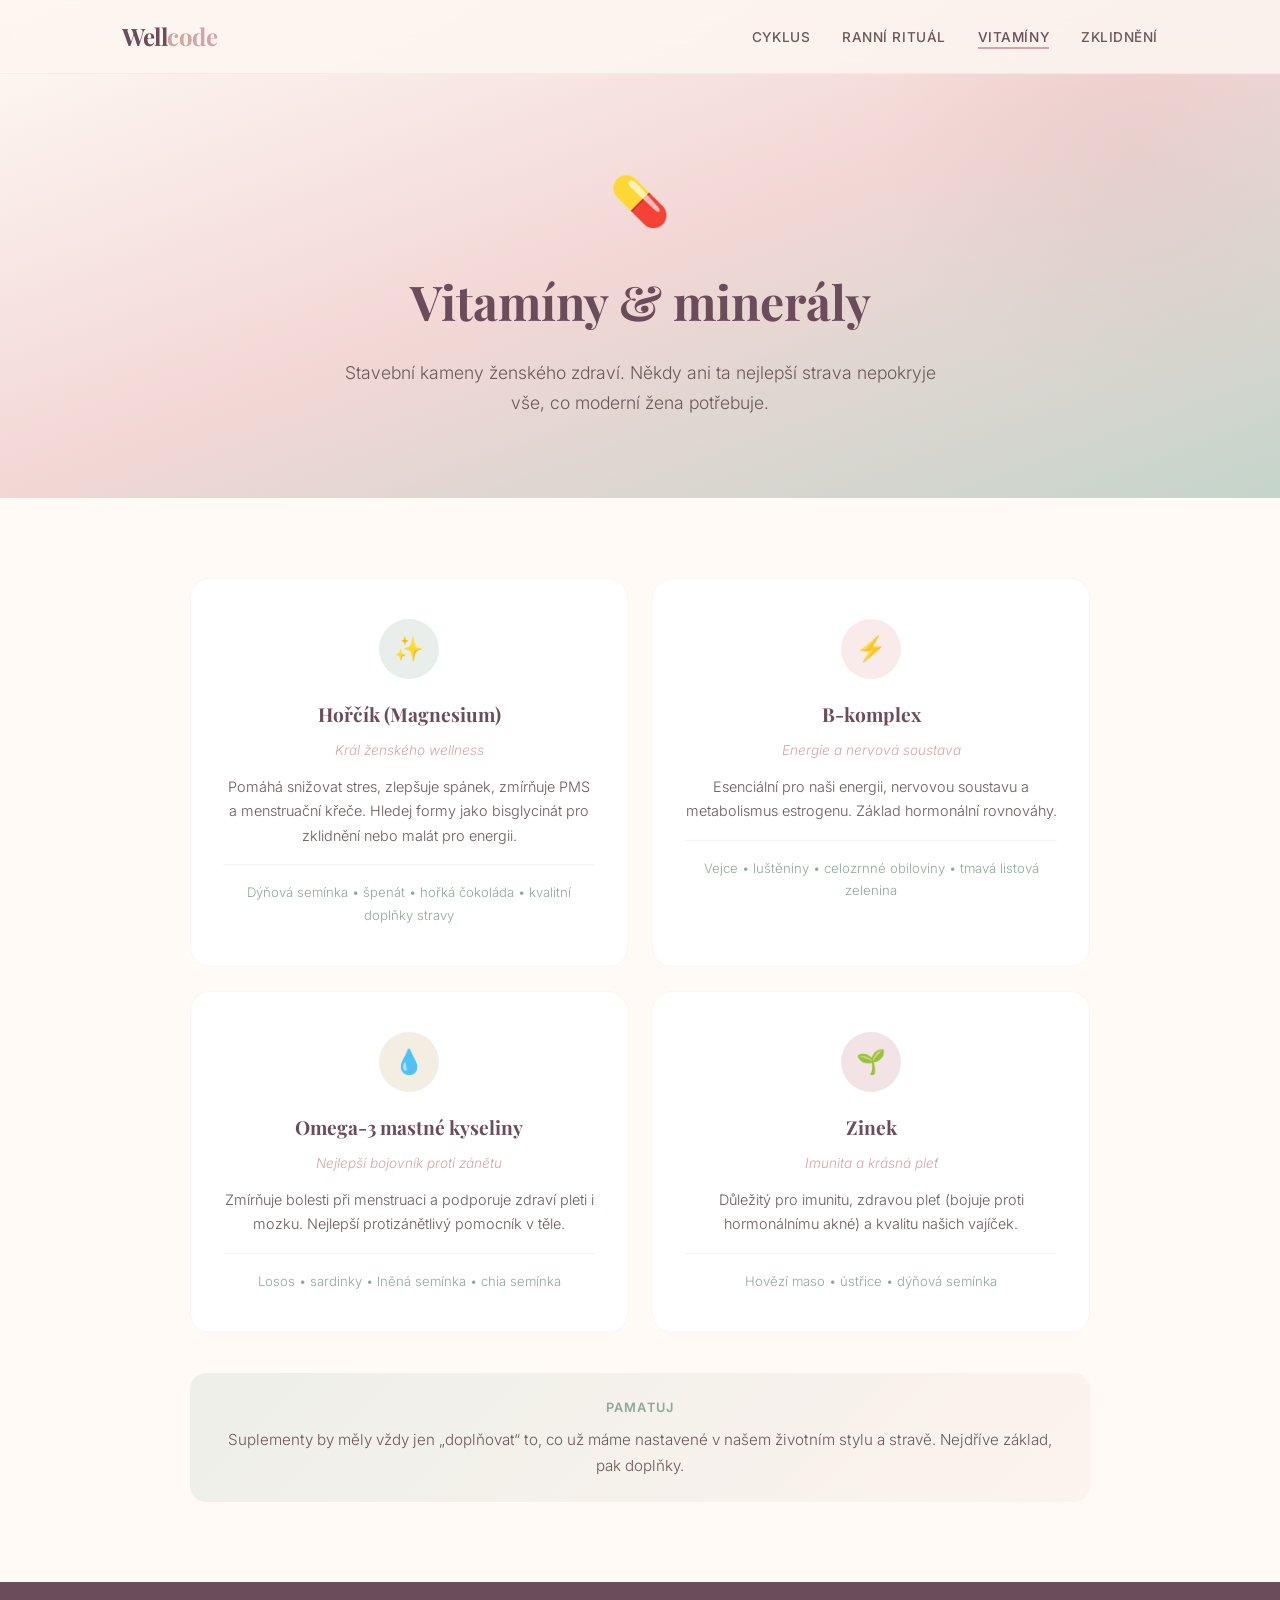
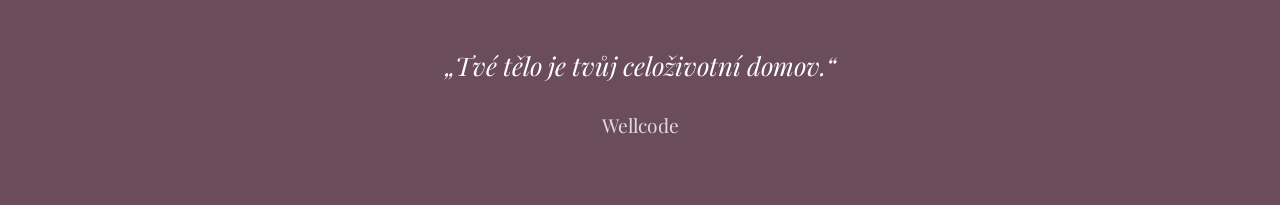
==== vitaminy.html @ 88a1eb7a "První verze webu od Clauda" ====
<!DOCTYPE html>
<html lang="cs">
<head>
    <meta charset="UTF-8">
    <meta name="viewport" content="width=device-width, initial-scale=1.0">
    <title>Vitamíny &amp; minerály | Wellcode</title>
    <link rel="preconnect" href="https://fonts.googleapis.com">
    <link rel="preconnect" href="https://fonts.gstatic.com" crossorigin>
    <link href="https://fonts.googleapis.com/css2?family=Playfair+Display:ital,wght@0,400;0,600;0,700;1,400&family=Inter:wght@300;400;500;600&display=swap" rel="stylesheet">
    <link rel="stylesheet" href="style.css">
</head>
<body>

<nav id="navbar">
    <div class="nav-inner">
        <a href="index.html" class="logo">Well<span>code</span></a>
        <ul class="nav-links" id="navLinks">
            <li><a href="cyklus.html">Cyklus</a></li>
            <li><a href="rano.html">Ranní rituál</a></li>
            <li><a href="vitaminy.html" class="active">Vitamíny</a></li>
            <li><a href="zklidneni.html">Zklidnění</a></li>
        </ul>
        <button class="hamburger" id="hamburger" aria-label="Menu">
            <span></span><span></span><span></span>
        </button>
    </div>
</nav>

<header class="page-hero">
    <span class="section-icon">&#128138;</span>
    <h1>Vitamíny &amp; minerály</h1>
    <p>Stavební kameny ženského zdraví. Někdy ani ta nejlepší strava nepokryje vše, co moderní žena potřebuje.</p>
</header>

<section class="content-section">
    <div class="container">
        <div class="vitamins-grid">
            <div class="vitamin-card fade-in">
                <div class="vitamin-icon">&#10024;</div>
                <h3>Hořčík (Magnesium)</h3>
                <p class="vitamin-benefit">Král ženského wellness</p>
                <p>Pomáhá snižovat stres, zlepšuje spánek, zmírňuje PMS a menstruační křeče. Hledej formy jako bisglycinát pro zklidnění nebo malát pro energii.</p>
                <div class="sources">Dýňová semínka &bull; špenát &bull; hořká čokoláda &bull; kvalitní doplňky stravy</div>
            </div>

            <div class="vitamin-card fade-in">
                <div class="vitamin-icon">&#9889;</div>
                <h3>B-komplex</h3>
                <p class="vitamin-benefit">Energie a nervová soustava</p>
                <p>Esenciální pro naši energii, nervovou soustavu a metabolismus estrogenu. Základ hormonální rovnováhy.</p>
                <div class="sources">Vejce &bull; luštěniny &bull; celozrnné obiloviny &bull; tmavá listová zelenina</div>
            </div>

            <div class="vitamin-card fade-in">
                <div class="vitamin-icon">&#128167;</div>
                <h3>Omega-3 mastné kyseliny</h3>
                <p class="vitamin-benefit">Nejlepší bojovník proti zánětu</p>
                <p>Zmírňuje bolesti při menstruaci a podporuje zdraví pleti i mozku. Nejlepší protizánětlivý pomocník v těle.</p>
                <div class="sources">Losos &bull; sardinky &bull; lněná semínka &bull; chia semínka</div>
            </div>

            <div class="vitamin-card fade-in">
                <div class="vitamin-icon">&#127793;</div>
                <h3>Zinek</h3>
                <p class="vitamin-benefit">Imunita a krásná pleť</p>
                <p>Důležitý pro imunitu, zdravou pleť (bojuje proti hormonálnímu akné) a kvalitu našich vajíček.</p>
                <div class="sources">Hovězí maso &bull; ústřice &bull; dýňová semínka</div>
            </div>
        </div>

        <div class="supplement-note fade-in">
            <span class="note-label">Pamatuj</span>
            <p>Suplementy by měly vždy jen &bdquo;doplňovat&ldquo; to, co už máme nastavené v našem životním stylu a stravě. Nejdříve základ, pak doplňky.</p>
        </div>
    </div>
</section>

<footer>
    <p class="footer-quote">&bdquo;Tvé tělo je tvůj celoživotní domov.&ldquo;</p>
    <p class="footer-brand">Wellcode</p>
</footer>

<script>
    const navbar = document.getElementById('navbar');
    window.addEventListener('scroll', () => navbar.classList.toggle('scrolled', window.scrollY > 50));
    const hamburger = document.getElementById('hamburger');
    const navLinks = document.getElementById('navLinks');
    hamburger.addEventListener('click', () => navLinks.classList.toggle('open'));
    navLinks.querySelectorAll('a').forEach(l => l.addEventListener('click', () => navLinks.classList.remove('open')));
    const observer = new IntersectionObserver(entries => {
        entries.forEach(e => { if (e.isIntersecting) e.target.classList.add('visible'); });
    }, { threshold: 0.1 });
    document.querySelectorAll('.fade-in').forEach(el => observer.observe(el));
</script>

</body>
</html>
---- style.css ----
:root {
    --blush: #F2D7D5;
    --rose: #D4A5A5;
    --deep-rose: #9B6B6B;
    --plum: #6B4C5A;
    --cream: #FDF6F0;
    --warm-white: #FFFAF5;
    --soft-sage: #C5D5CB;
    --sage: #8FA998;
    --gold: #C9A96E;
    --text: #3D2C2C;
    --text-light: #6B5858;
}

* {
    margin: 0;
    padding: 0;
    box-sizing: border-box;
}

html {
    scroll-behavior: smooth;
}

body {
    font-family: 'Inter', sans-serif;
    color: var(--text);
    background-color: var(--warm-white);
    line-height: 1.7;
    font-weight: 300;
}

/* ---- NAV ---- */
nav {
    position: fixed;
    top: 0;
    left: 0;
    right: 0;
    z-index: 100;
    background: rgba(253, 246, 240, 0.85);
    backdrop-filter: blur(20px);
    -webkit-backdrop-filter: blur(20px);
    border-bottom: 1px solid rgba(212, 165, 165, 0.15);
    transition: box-shadow 0.3s;
}

nav.scrolled {
    box-shadow: 0 2px 30px rgba(107, 76, 90, 0.08);
}

.nav-inner {
    max-width: 1100px;
    margin: 0 auto;
    padding: 1rem 2rem;
    display: flex;
    justify-content: space-between;
    align-items: center;
}

.logo {
    font-family: 'Playfair Display', serif;
    font-size: 1.5rem;
    font-weight: 700;
    color: var(--plum);
    text-decoration: none;
    letter-spacing: -0.02em;
}

.logo span {
    color: var(--rose);
}

.nav-links {
    display: flex;
    gap: 2rem;
    list-style: none;
}

.nav-links a {
    text-decoration: none;
    color: var(--text-light);
    font-size: 0.85rem;
    font-weight: 500;
    letter-spacing: 0.04em;
    text-transform: uppercase;
    transition: color 0.3s;
    position: relative;
}

.nav-links a::after {
    content: '';
    position: absolute;
    bottom: -4px;
    left: 0;
    width: 0;
    height: 2px;
    background: var(--rose);
    transition: width 0.3s;
}

.nav-links a:hover {
    color: var(--plum);
}

.nav-links a:hover::after {
    width: 100%;
}

.nav-links a.active {
    color: var(--plum);
}

.nav-links a.active::after {
    width: 100%;
}

.hamburger {
    display: none;
    flex-direction: column;
    gap: 5px;
    cursor: pointer;
    background: none;
    border: none;
    padding: 4px;
}

.hamburger span {
    display: block;
    width: 24px;
    height: 2px;
    background: var(--plum);
    transition: 0.3s;
}

/* ---- COMMON ---- */
.container {
    max-width: 900px;
    margin: 0 auto;
}

.section-header {
    text-align: center;
    margin-bottom: 4rem;
}

.section-icon {
    font-size: 2.5rem;
    margin-bottom: 1rem;
    display: block;
}

.section-header h2 {
    font-family: 'Playfair Display', serif;
    font-size: clamp(1.8rem, 3.5vw, 2.5rem);
    color: var(--plum);
    margin-bottom: 1rem;
}

.section-header p {
    color: var(--text-light);
    max-width: 600px;
    margin: 0 auto;
    font-size: 1.05rem;
}

/* ---- PAGE HERO (subpages) ---- */
.page-hero {
    padding: 10rem 2rem 5rem;
    text-align: center;
    background: linear-gradient(160deg, var(--warm-white) 0%, var(--blush) 50%, var(--soft-sage) 100%);
    position: relative;
    overflow: hidden;
}

.page-hero::before {
    content: '';
    position: absolute;
    width: 500px;
    height: 500px;
    border-radius: 50%;
    background: radial-gradient(circle, rgba(212, 165, 165, 0.15) 0%, transparent 70%);
    top: -100px;
    right: -100px;
}

.page-hero .section-icon {
    font-size: 3rem;
    margin-bottom: 1.2rem;
}

.page-hero h1 {
    font-family: 'Playfair Display', serif;
    font-size: clamp(2rem, 4vw, 3rem);
    color: var(--plum);
    margin-bottom: 1rem;
}

.page-hero p {
    color: var(--text-light);
    font-size: 1.1rem;
    max-width: 600px;
    margin: 0 auto;
}

/* ---- CONTENT SECTION ---- */
.content-section {
    padding: 5rem 2rem;
}

.content-section.alt {
    background: var(--cream);
}

/* ---- PHASE CARDS ---- */
.phases-grid {
    display: grid;
    grid-template-columns: repeat(2, 1fr);
    gap: 1.5rem;
}

.phase-card {
    background: white;
    border-radius: 20px;
    padding: 2.5rem 2rem;
    transition: transform 0.3s, box-shadow 0.3s;
    border: 1px solid rgba(212, 165, 165, 0.1);
}

.phase-card:hover {
    transform: translateY(-4px);
    box-shadow: 0 20px 50px rgba(107, 76, 90, 0.08);
}

.phase-card.winter { border-top: 4px solid #B8C9D9; }
.phase-card.spring { border-top: 4px solid #B8D9C5; }
.phase-card.summer { border-top: 4px solid #D9C9A5; }
.phase-card.autumn { border-top: 4px solid #D9B8A5; }

.phase-emoji {
    font-size: 2rem;
    margin-bottom: 0.8rem;
    display: block;
}

.phase-card h3 {
    font-family: 'Playfair Display', serif;
    font-size: 1.3rem;
    color: var(--plum);
    margin-bottom: 0.3rem;
}

.phase-card .phase-subtitle {
    font-size: 0.85rem;
    color: var(--rose);
    font-style: italic;
    margin-bottom: 1.2rem;
}

.phase-detail {
    margin-bottom: 0.8rem;
}

.phase-detail strong {
    font-weight: 600;
    color: var(--plum);
    font-size: 0.8rem;
    text-transform: uppercase;
    letter-spacing: 0.05em;
}

.phase-detail p {
    font-size: 0.92rem;
    color: var(--text-light);
    margin-top: 0.2rem;
}

/* ---- TIP BOX ---- */
.tip-box {
    background: linear-gradient(135deg, rgba(242, 215, 213, 0.3), rgba(197, 213, 203, 0.3));
    border-radius: 16px;
    padding: 1.5rem 2rem;
    margin-top: 2.5rem;
    text-align: center;
}

.tip-box .tip-label {
    font-weight: 600;
    color: var(--plum);
    font-size: 0.8rem;
    letter-spacing: 0.1em;
    text-transform: uppercase;
    display: block;
    margin-bottom: 0.5rem;
}

.tip-box p {
    color: var(--text-light);
    font-size: 0.95rem;
}

/* ---- ROUTINE STEPS ---- */
.routine-steps {
    display: flex;
    flex-direction: column;
    gap: 2rem;
}

.routine-step {
    display: flex;
    gap: 2rem;
    align-items: flex-start;
    background: white;
    border-radius: 20px;
    padding: 2.5rem;
    border: 1px solid rgba(212, 165, 165, 0.1);
    transition: transform 0.3s, box-shadow 0.3s;
}

.routine-step:hover {
    transform: translateX(4px);
    box-shadow: 0 10px 40px rgba(107, 76, 90, 0.06);
}

.step-number {
    flex-shrink: 0;
    width: 50px;
    height: 50px;
    background: linear-gradient(135deg, var(--blush), var(--soft-sage));
    border-radius: 50%;
    display: flex;
    align-items: center;
    justify-content: center;
    font-family: 'Playfair Display', serif;
    font-size: 1.3rem;
    font-weight: 700;
    color: var(--plum);
}

.step-content h3 {
    font-family: 'Playfair Display', serif;
    font-size: 1.2rem;
    color: var(--plum);
    margin-bottom: 0.5rem;
}

.step-content p {
    color: var(--text-light);
    font-size: 0.95rem;
}

/* ---- VITAMIN CARDS ---- */
.vitamins-grid {
    display: grid;
    grid-template-columns: repeat(2, 1fr);
    gap: 1.5rem;
}

.vitamin-card {
    background: white;
    border-radius: 20px;
    padding: 2.5rem 2rem;
    text-align: center;
    transition: transform 0.3s, box-shadow 0.3s;
    border: 1px solid rgba(212, 165, 165, 0.1);
}

.vitamin-card:hover {
    transform: translateY(-4px);
    box-shadow: 0 20px 50px rgba(107, 76, 90, 0.08);
}

.vitamin-icon {
    width: 60px;
    height: 60px;
    margin: 0 auto 1.2rem;
    border-radius: 50%;
    display: flex;
    align-items: center;
    justify-content: center;
    font-size: 1.5rem;
}

.vitamin-card:nth-child(1) .vitamin-icon { background: rgba(197, 213, 203, 0.4); }
.vitamin-card:nth-child(2) .vitamin-icon { background: rgba(242, 215, 213, 0.5); }
.vitamin-card:nth-child(3) .vitamin-icon { background: rgba(201, 169, 110, 0.2); }
.vitamin-card:nth-child(4) .vitamin-icon { background: rgba(212, 165, 165, 0.3); }

.vitamin-card h3 {
    font-family: 'Playfair Display', serif;
    font-size: 1.2rem;
    color: var(--plum);
    margin-bottom: 0.5rem;
}

.vitamin-card .vitamin-benefit {
    font-size: 0.85rem;
    color: var(--rose);
    font-style: italic;
    margin-bottom: 0.8rem;
}

.vitamin-card p {
    font-size: 0.9rem;
    color: var(--text-light);
}

.vitamin-card .sources {
    margin-top: 1rem;
    padding-top: 1rem;
    border-top: 1px solid rgba(212, 165, 165, 0.15);
    font-size: 0.82rem;
    color: var(--sage);
}

.supplement-note {
    background: linear-gradient(135deg, rgba(197, 213, 203, 0.3), rgba(242, 215, 213, 0.2));
    border-radius: 16px;
    padding: 1.5rem 2rem;
    margin-top: 2.5rem;
    text-align: center;
}

.supplement-note .note-label {
    font-weight: 600;
    color: var(--sage);
    font-size: 0.8rem;
    letter-spacing: 0.1em;
    text-transform: uppercase;
    display: block;
    margin-bottom: 0.5rem;
}

.supplement-note p {
    color: var(--text-light);
    font-size: 0.95rem;
}

/* ---- TECHNIQUE CARDS ---- */
.techniques {
    display: flex;
    flex-direction: column;
    gap: 1.5rem;
}

.technique-card {
    background: white;
    border-radius: 20px;
    padding: 2.5rem;
    display: flex;
    gap: 2rem;
    align-items: flex-start;
    border: 1px solid rgba(212, 165, 165, 0.1);
    transition: transform 0.3s, box-shadow 0.3s;
}

.technique-card:hover {
    transform: translateY(-3px);
    box-shadow: 0 15px 40px rgba(107, 76, 90, 0.06);
}

.technique-icon {
    flex-shrink: 0;
    width: 55px;
    height: 55px;
    border-radius: 16px;
    display: flex;
    align-items: center;
    justify-content: center;
    font-size: 1.5rem;
}

.technique-card:nth-child(1) .technique-icon { background: rgba(242, 215, 213, 0.4); }
.technique-card:nth-child(2) .technique-icon { background: rgba(197, 213, 203, 0.4); }
.technique-card:nth-child(3) .technique-icon { background: rgba(201, 169, 110, 0.2); }

.technique-content h3 {
    font-family: 'Playfair Display', serif;
    font-size: 1.2rem;
    color: var(--plum);
    margin-bottom: 0.5rem;
}

.technique-content p {
    font-size: 0.95rem;
    color: var(--text-light);
}

.technique-content .how-to {
    margin-top: 0.8rem;
    padding: 0.8rem 1rem;
    background: var(--cream);
    border-radius: 10px;
    font-size: 0.88rem;
    font-style: italic;
    color: var(--deep-rose);
}

/* ---- FOOTER ---- */
footer {
    background: var(--plum);
    color: rgba(255, 255, 255, 0.7);
    text-align: center;
    padding: 4rem 2rem;
}

.footer-quote {
    font-family: 'Playfair Display', serif;
    font-size: clamp(1.2rem, 2.5vw, 1.6rem);
    color: white;
    max-width: 650px;
    margin: 0 auto 1.5rem;
    font-style: italic;
    line-height: 1.5;
}

.footer-sub {
    font-size: 0.85rem;
    margin-bottom: 2rem;
}

.footer-brand {
    font-family: 'Playfair Display', serif;
    font-size: 1.2rem;
    color: white;
    opacity: 0.8;
}

/* ---- ANIMATIONS ---- */
.fade-in {
    opacity: 0;
    transform: translateY(30px);
    transition: opacity 0.8s ease, transform 0.8s ease;
}

.fade-in.visible {
    opacity: 1;
    transform: translateY(0);
}

/* ---- RESPONSIVE ---- */
@media (max-width: 768px) {
    .nav-links {
        display: none;
        position: absolute;
        top: 100%;
        left: 0;
        right: 0;
        background: rgba(253, 246, 240, 0.98);
        flex-direction: column;
        padding: 1.5rem 2rem;
        gap: 1rem;
        border-bottom: 1px solid rgba(212, 165, 165, 0.15);
    }

    .nav-links.open {
        display: flex;
    }

    .hamburger {
        display: flex;
    }

    .phases-grid,
    .vitamins-grid {
        grid-template-columns: 1fr;
    }

    .routine-step,
    .technique-card {
        flex-direction: column;
        gap: 1rem;
    }

    .page-hero {
        padding: 8rem 1.5rem 3rem;
    }

    .content-section {
        padding: 3rem 1.5rem;
    }

    .topics-grid {
        grid-template-columns: 1fr;
    }
}
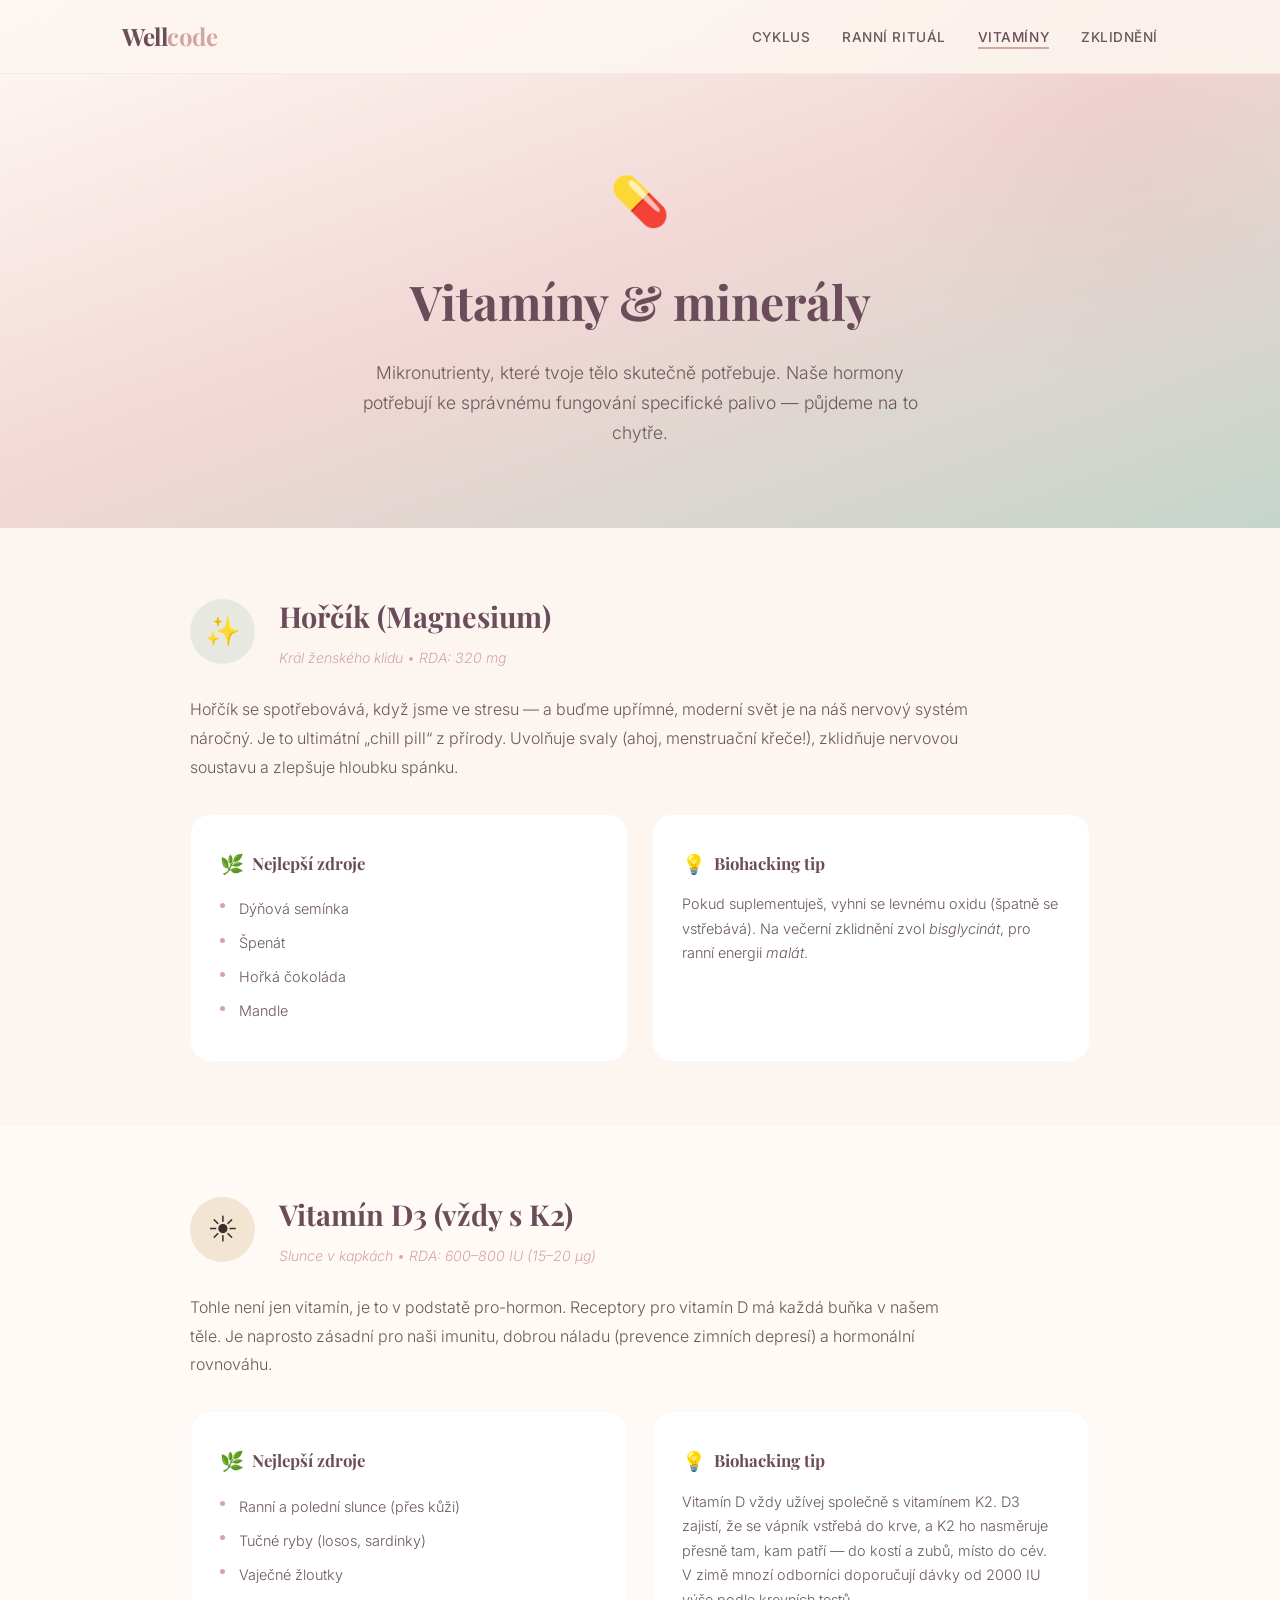
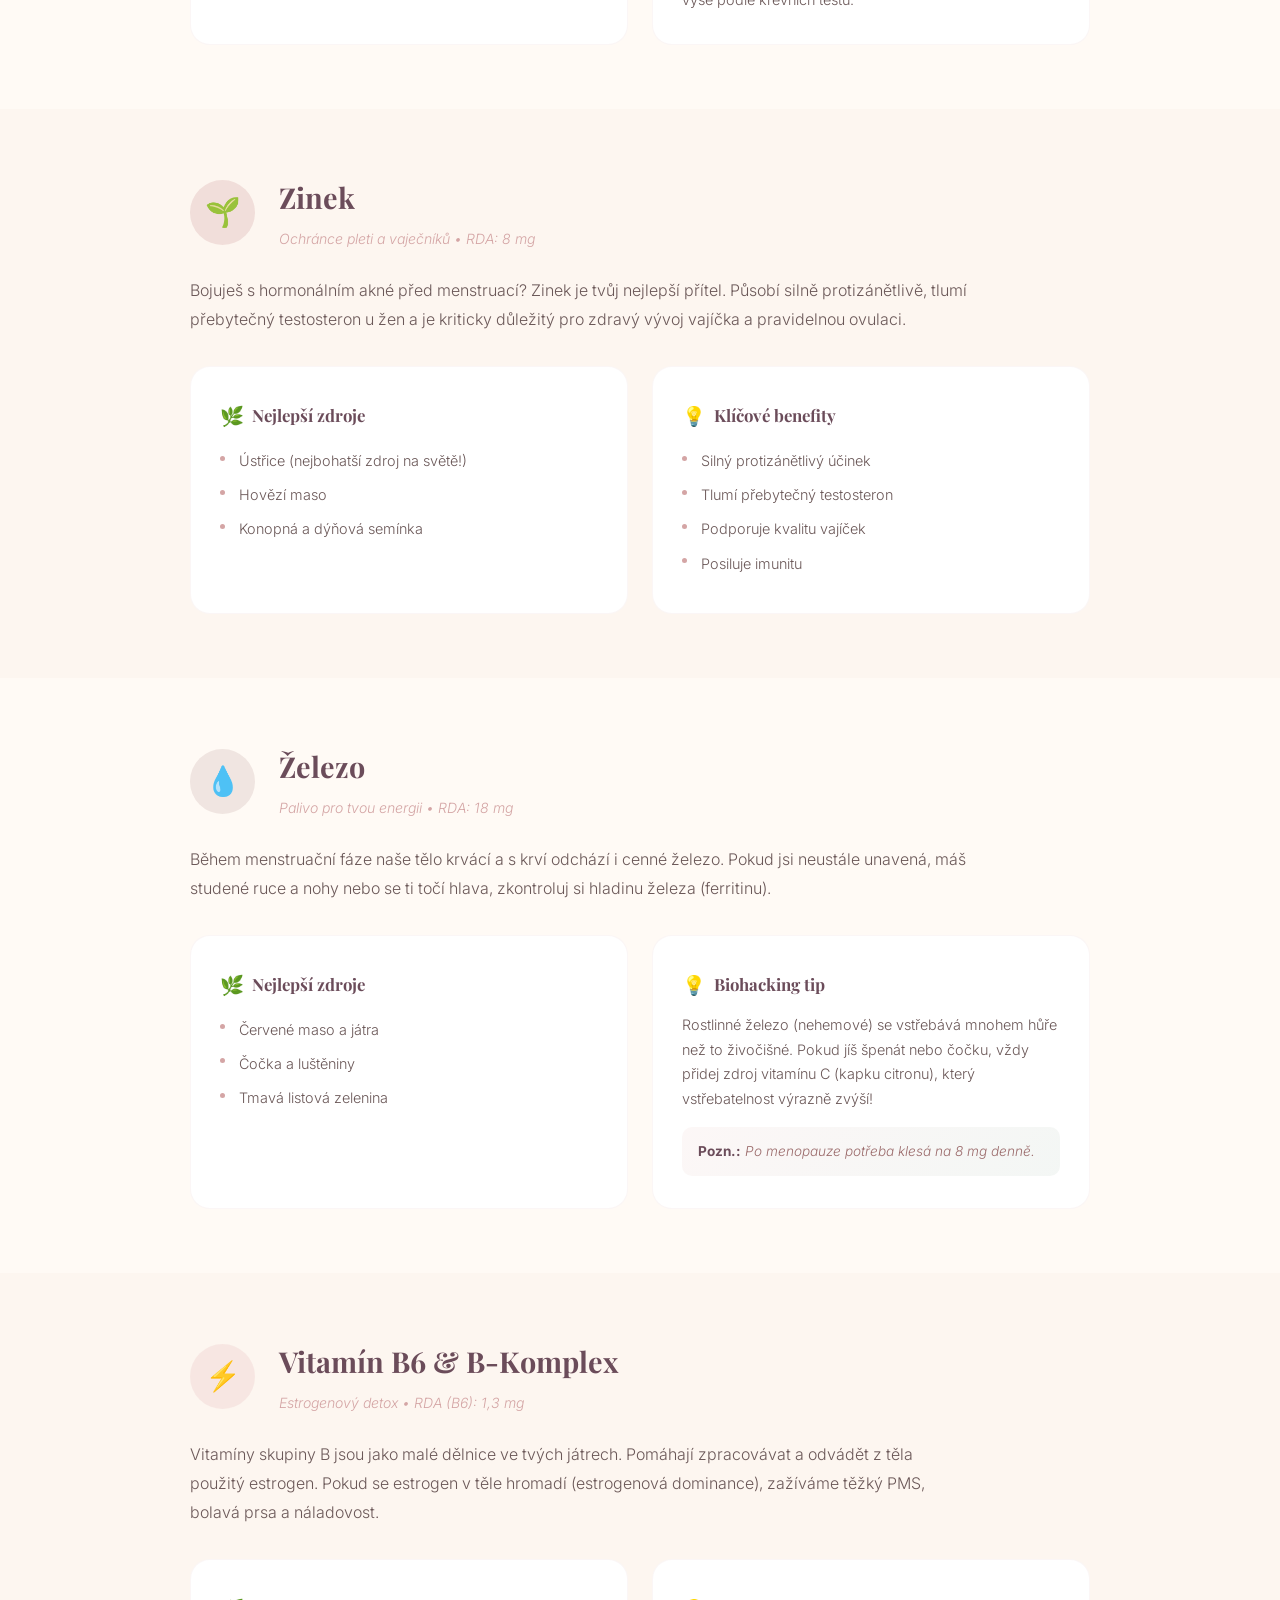
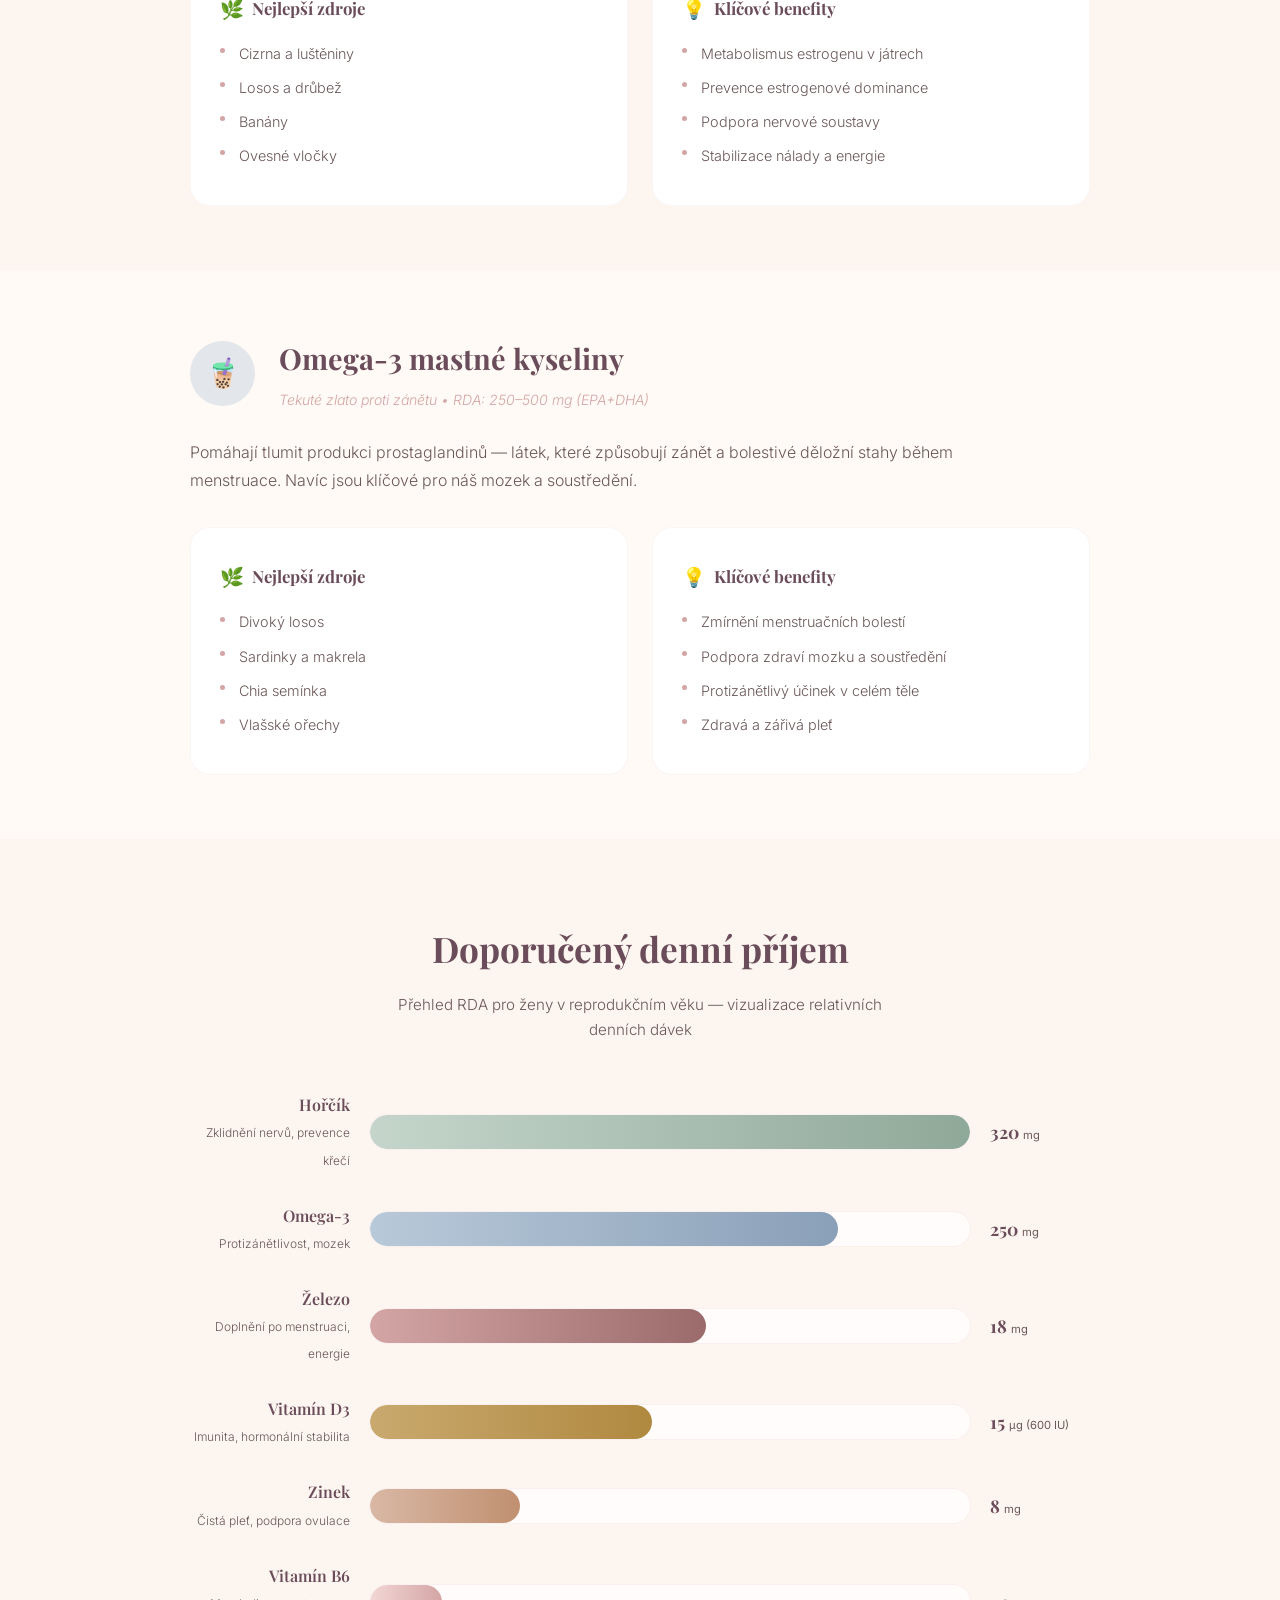
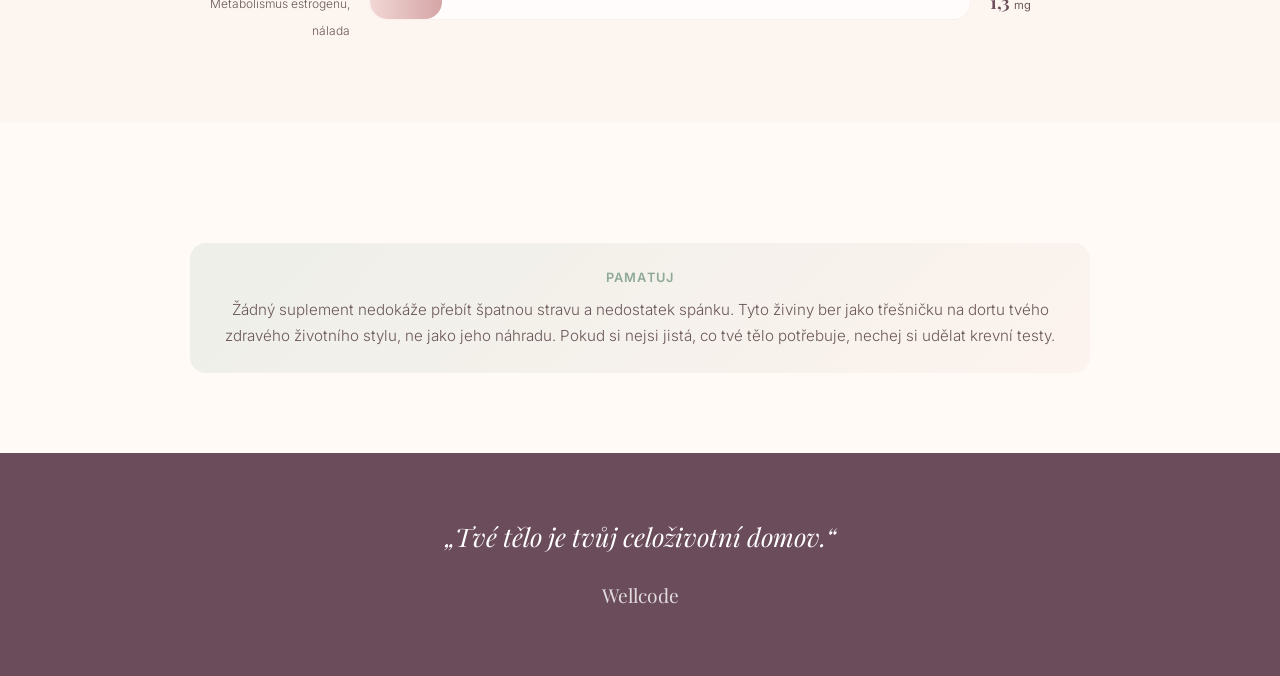
==== commit ce71ae1b: "„vitaminy“" ====
--- a/vitaminy.html
+++ b/vitaminy.html
@@ -8,6 +8,299 @@
     <link rel="preconnect" href="https://fonts.gstatic.com" crossorigin>
     <link href="https://fonts.googleapis.com/css2?family=Playfair+Display:ital,wght@0,400;0,600;0,700;1,400&family=Inter:wght@300;400;500;600&display=swap" rel="stylesheet">
     <link rel="stylesheet" href="style.css">
+    <style>
+        /* ---- NUTRIENT DETAIL CARDS ---- */
+        .nutrient-section {
+            padding: 4rem 2rem;
+        }
+
+        .nutrient-section:nth-child(odd) {
+            background: var(--cream);
+        }
+
+        .nutrient-section:nth-child(even) {
+            background: var(--warm-white);
+        }
+
+        .nutrient-container {
+            max-width: 900px;
+            margin: 0 auto;
+        }
+
+        .nutrient-header {
+            display: flex;
+            align-items: center;
+            gap: 1.5rem;
+            margin-bottom: 1.5rem;
+        }
+
+        .nutrient-header-icon {
+            flex-shrink: 0;
+            width: 65px;
+            height: 65px;
+            border-radius: 50%;
+            display: flex;
+            align-items: center;
+            justify-content: center;
+            font-size: 1.8rem;
+        }
+
+        .nutrient-header-icon.mag { background: rgba(197, 213, 203, 0.4); }
+        .nutrient-header-icon.d3 { background: rgba(201, 169, 110, 0.25); }
+        .nutrient-header-icon.zinc { background: rgba(212, 165, 165, 0.3); }
+        .nutrient-header-icon.iron { background: rgba(155, 107, 107, 0.15); }
+        .nutrient-header-icon.b6 { background: rgba(242, 215, 213, 0.5); }
+        .nutrient-header-icon.omega { background: rgba(184, 201, 217, 0.4); }
+
+        .nutrient-header-text h2 {
+            font-family: 'Playfair Display', serif;
+            font-size: clamp(1.4rem, 2.5vw, 1.8rem);
+            color: var(--plum);
+            margin-bottom: 0.2rem;
+        }
+
+        .nutrient-header-text .nutrient-subtitle {
+            font-size: 0.88rem;
+            color: var(--rose);
+            font-style: italic;
+        }
+
+        .nutrient-body {
+            color: var(--text-light);
+            font-size: 1rem;
+            line-height: 1.8;
+            margin-bottom: 2rem;
+            max-width: 780px;
+        }
+
+        .nutrient-info-grid {
+            display: grid;
+            grid-template-columns: 1fr 1fr;
+            gap: 1.5rem;
+        }
+
+        .nutrient-info-card {
+            background: white;
+            border-radius: 20px;
+            padding: 2rem 1.8rem;
+            border: 1px solid rgba(212, 165, 165, 0.1);
+            transition: transform 0.3s, box-shadow 0.3s;
+        }
+
+        .nutrient-info-card:hover {
+            transform: translateY(-3px);
+            box-shadow: 0 15px 40px rgba(107, 76, 90, 0.06);
+        }
+
+        .nutrient-info-card h3 {
+            font-family: 'Playfair Display', serif;
+            font-size: 1.05rem;
+            color: var(--plum);
+            margin-bottom: 0.8rem;
+            display: flex;
+            align-items: center;
+            gap: 0.5rem;
+        }
+
+        .nutrient-info-card h3 span {
+            font-size: 1.2rem;
+        }
+
+        .nutrient-info-card ul {
+            list-style: none;
+            padding: 0;
+        }
+
+        .nutrient-info-card ul li {
+            font-size: 0.9rem;
+            color: var(--text-light);
+            padding: 0.3rem 0;
+            padding-left: 1.2rem;
+            position: relative;
+        }
+
+        .nutrient-info-card ul li::before {
+            content: '';
+            position: absolute;
+            left: 0;
+            top: 0.7rem;
+            width: 5px;
+            height: 5px;
+            border-radius: 50%;
+            background: var(--rose);
+        }
+
+        .nutrient-info-card p {
+            font-size: 0.9rem;
+            color: var(--text-light);
+        }
+
+        .biohack-tip {
+            margin-top: 1rem;
+            padding: 0.8rem 1rem;
+            background: linear-gradient(135deg, rgba(242, 215, 213, 0.2), rgba(197, 213, 203, 0.2));
+            border-radius: 10px;
+            font-size: 0.85rem;
+            color: var(--deep-rose);
+            font-style: italic;
+        }
+
+        .biohack-tip strong {
+            font-style: normal;
+            color: var(--plum);
+        }
+
+        /* ---- RDA CHART ---- */
+        .rda-section {
+            padding: 5rem 2rem;
+            background: var(--cream);
+        }
+
+        .rda-container {
+            max-width: 900px;
+            margin: 0 auto;
+        }
+
+        .rda-header {
+            text-align: center;
+            margin-bottom: 3rem;
+        }
+
+        .rda-header h2 {
+            font-family: 'Playfair Display', serif;
+            font-size: clamp(1.6rem, 3vw, 2.2rem);
+            color: var(--plum);
+            margin-bottom: 0.8rem;
+        }
+
+        .rda-header p {
+            color: var(--text-light);
+            font-size: 0.95rem;
+            max-width: 500px;
+            margin: 0 auto;
+        }
+
+        .rda-bars {
+            display: flex;
+            flex-direction: column;
+            gap: 1.8rem;
+        }
+
+        .rda-item {
+            display: grid;
+            grid-template-columns: 160px 1fr 100px;
+            align-items: center;
+            gap: 1.2rem;
+        }
+
+        .rda-label {
+            text-align: right;
+        }
+
+        .rda-label .rda-name {
+            font-family: 'Playfair Display', serif;
+            font-size: 1rem;
+            color: var(--plum);
+            font-weight: 600;
+            display: block;
+        }
+
+        .rda-label .rda-benefit {
+            font-size: 0.75rem;
+            color: var(--text-light);
+        }
+
+        .rda-bar-wrapper {
+            position: relative;
+            height: 36px;
+            background: rgba(255, 255, 255, 0.7);
+            border-radius: 18px;
+            overflow: hidden;
+            border: 1px solid rgba(212, 165, 165, 0.15);
+        }
+
+        .rda-bar-fill {
+            height: 100%;
+            border-radius: 18px;
+            display: flex;
+            align-items: center;
+            justify-content: flex-end;
+            padding-right: 1rem;
+            font-size: 0.75rem;
+            font-weight: 600;
+            color: white;
+            width: 0;
+            transition: width 1.5s cubic-bezier(0.25, 0.46, 0.45, 0.94);
+        }
+
+        .rda-bar-fill.bar-mag {
+            background: linear-gradient(90deg, var(--soft-sage), var(--sage));
+        }
+
+        .rda-bar-fill.bar-iron {
+            background: linear-gradient(90deg, var(--rose), var(--deep-rose));
+        }
+
+        .rda-bar-fill.bar-zinc {
+            background: linear-gradient(90deg, #D9B8A5, #C09070);
+        }
+
+        .rda-bar-fill.bar-b6 {
+            background: linear-gradient(90deg, var(--blush), var(--rose));
+        }
+
+        .rda-bar-fill.bar-d3 {
+            background: linear-gradient(90deg, var(--gold), #B08940);
+        }
+
+        .rda-bar-fill.bar-omega {
+            background: linear-gradient(90deg, #B8C9D9, #8AA0B8);
+        }
+
+        .rda-value {
+            font-family: 'Playfair Display', serif;
+            font-size: 1.1rem;
+            font-weight: 700;
+            color: var(--plum);
+            text-align: left;
+        }
+
+        .rda-value small {
+            font-family: 'Inter', sans-serif;
+            font-size: 0.7rem;
+            font-weight: 400;
+            color: var(--text-light);
+        }
+
+        @media (max-width: 768px) {
+            .nutrient-header {
+                flex-direction: column;
+                text-align: center;
+            }
+
+            .nutrient-info-grid {
+                grid-template-columns: 1fr;
+            }
+
+            .nutrient-section {
+                padding: 3rem 1.5rem;
+            }
+
+            .rda-item {
+                grid-template-columns: 1fr;
+                gap: 0.4rem;
+            }
+
+            .rda-label {
+                text-align: left;
+            }
+
+            .rda-value {
+                text-align: right;
+                margin-top: -2rem;
+            }
+        }
+    </style>
 </head>
 <body>
 
@@ -29,48 +322,280 @@
 <header class="page-hero">
     <span class="section-icon">&#128138;</span>
     <h1>Vitamíny &amp; minerály</h1>
-    <p>Stavební kameny ženského zdraví. Někdy ani ta nejlepší strava nepokryje vše, co moderní žena potřebuje.</p>
+    <p>Mikronutrienty, které tvoje tělo skutečně potřebuje. Naše hormony potřebují ke správnému fungování specifické palivo &mdash; půjdeme na to chytře.</p>
 </header>
 
+<!-- 1. HOŘČÍK -->
+<section class="nutrient-section">
+    <div class="nutrient-container">
+        <div class="nutrient-header fade-in">
+            <div class="nutrient-header-icon mag">&#10024;</div>
+            <div class="nutrient-header-text">
+                <h2>Hořčík (Magnesium)</h2>
+                <span class="nutrient-subtitle">Král ženského klidu &bull; RDA: 320 mg</span>
+            </div>
+        </div>
+        <p class="nutrient-body fade-in">Hořčík se spotřebovává, když jsme ve stresu &mdash; a buďme upřímné, moderní svět je na náš nervový systém náročný. Je to ultimátní &bdquo;chill pill&ldquo; z přírody. Uvolňuje svaly (ahoj, menstruační křeče!), zklidňuje nervovou soustavu a zlepšuje hloubku spánku.</p>
+        <div class="nutrient-info-grid">
+            <div class="nutrient-info-card fade-in">
+                <h3><span>&#127807;</span> Nejlepší zdroje</h3>
+                <ul>
+                    <li>Dýňová semínka</li>
+                    <li>Špenát</li>
+                    <li>Hořká čokoláda</li>
+                    <li>Mandle</li>
+                </ul>
+            </div>
+            <div class="nutrient-info-card fade-in">
+                <h3><span>&#128161;</span> Biohacking tip</h3>
+                <p>Pokud suplementuješ, vyhni se levnému oxidu (špatně se vstřebává). Na večerní zklidnění zvol <em>bisglycinát</em>, pro ranní energii <em>malát</em>.</p>
+            </div>
+        </div>
+    </div>
+</section>
+
+<!-- 2. VITAMÍN D3 -->
+<section class="nutrient-section">
+    <div class="nutrient-container">
+        <div class="nutrient-header fade-in">
+            <div class="nutrient-header-icon d3">&#9728;&#65039;</div>
+            <div class="nutrient-header-text">
+                <h2>Vitamín D3 (vždy s K2)</h2>
+                <span class="nutrient-subtitle">Slunce v kapkách &bull; RDA: 600&ndash;800 IU (15&ndash;20 &micro;g)</span>
+            </div>
+        </div>
+        <p class="nutrient-body fade-in">Tohle není jen vitamín, je to v podstatě pro-hormon. Receptory pro vitamín D má každá buňka v našem těle. Je naprosto zásadní pro naši imunitu, dobrou náladu (prevence zimních depresí) a hormonální rovnováhu.</p>
+        <div class="nutrient-info-grid">
+            <div class="nutrient-info-card fade-in">
+                <h3><span>&#127807;</span> Nejlepší zdroje</h3>
+                <ul>
+                    <li>Ranní a polední slunce (přes kůži)</li>
+                    <li>Tučné ryby (losos, sardinky)</li>
+                    <li>Vaječné žloutky</li>
+                </ul>
+            </div>
+            <div class="nutrient-info-card fade-in">
+                <h3><span>&#128161;</span> Biohacking tip</h3>
+                <p>Vitamín D vždy užívej společně s vitamínem K2. D3 zajistí, že se vápník vstřebá do krve, a K2 ho nasměruje přesně tam, kam patří &mdash; do kostí a zubů, místo do cév. V zimě mnozí odborníci doporučují dávky od 2000 IU výše podle krevních testů.</p>
+            </div>
+        </div>
+    </div>
+</section>
+
+<!-- 3. ZINEK -->
+<section class="nutrient-section">
+    <div class="nutrient-container">
+        <div class="nutrient-header fade-in">
+            <div class="nutrient-header-icon zinc">&#127793;</div>
+            <div class="nutrient-header-text">
+                <h2>Zinek</h2>
+                <span class="nutrient-subtitle">Ochránce pleti a vaječníků &bull; RDA: 8 mg</span>
+            </div>
+        </div>
+        <p class="nutrient-body fade-in">Bojuješ s hormonálním akné před menstruací? Zinek je tvůj nejlepší přítel. Působí silně protizánětlivě, tlumí přebytečný testosteron u žen a je kriticky důležitý pro zdravý vývoj vajíčka a pravidelnou ovulaci.</p>
+        <div class="nutrient-info-grid">
+            <div class="nutrient-info-card fade-in">
+                <h3><span>&#127807;</span> Nejlepší zdroje</h3>
+                <ul>
+                    <li>Ústřice (nejbohatší zdroj na světě!)</li>
+                    <li>Hovězí maso</li>
+                    <li>Konopná a dýňová semínka</li>
+                </ul>
+            </div>
+            <div class="nutrient-info-card fade-in">
+                <h3><span>&#128161;</span> Klíčové benefity</h3>
+                <ul>
+                    <li>Silný protizánětlivý účinek</li>
+                    <li>Tlumí přebytečný testosteron</li>
+                    <li>Podporuje kvalitu vajíček</li>
+                    <li>Posiluje imunitu</li>
+                </ul>
+            </div>
+        </div>
+    </div>
+</section>
+
+<!-- 4. ŽELEZO -->
+<section class="nutrient-section">
+    <div class="nutrient-container">
+        <div class="nutrient-header fade-in">
+            <div class="nutrient-header-icon iron">&#128167;</div>
+            <div class="nutrient-header-text">
+                <h2>Železo</h2>
+                <span class="nutrient-subtitle">Palivo pro tvou energii &bull; RDA: 18 mg</span>
+            </div>
+        </div>
+        <p class="nutrient-body fade-in">Během menstruační fáze naše tělo krvácí a s krví odchází i cenné železo. Pokud jsi neustále unavená, máš studené ruce a nohy nebo se ti točí hlava, zkontroluj si hladinu železa (ferritinu).</p>
+        <div class="nutrient-info-grid">
+            <div class="nutrient-info-card fade-in">
+                <h3><span>&#127807;</span> Nejlepší zdroje</h3>
+                <ul>
+                    <li>Červené maso a játra</li>
+                    <li>Čočka a luštěniny</li>
+                    <li>Tmavá listová zelenina</li>
+                </ul>
+            </div>
+            <div class="nutrient-info-card fade-in">
+                <h3><span>&#128161;</span> Biohacking tip</h3>
+                <p>Rostlinné železo (nehemové) se vstřebává mnohem hůře než to živočišné. Pokud jíš špenát nebo čočku, vždy přidej zdroj vitamínu C (kapku citronu), který vstřebatelnost výrazně zvýší!</p>
+                <div class="biohack-tip"><strong>Pozn.:</strong> Po menopauze potřeba klesá na 8 mg denně.</div>
+            </div>
+        </div>
+    </div>
+</section>
+
+<!-- 5. VITAMÍN B6 -->
+<section class="nutrient-section">
+    <div class="nutrient-container">
+        <div class="nutrient-header fade-in">
+            <div class="nutrient-header-icon b6">&#9889;</div>
+            <div class="nutrient-header-text">
+                <h2>Vitamín B6 &amp; B-Komplex</h2>
+                <span class="nutrient-subtitle">Estrogenový detox &bull; RDA (B6): 1,3 mg</span>
+            </div>
+        </div>
+        <p class="nutrient-body fade-in">Vitamíny skupiny B jsou jako malé dělnice ve tvých játrech. Pomáhají zpracovávat a odvádět z těla použitý estrogen. Pokud se estrogen v těle hromadí (estrogenová dominance), zažíváme těžký PMS, bolavá prsa a náladovost.</p>
+        <div class="nutrient-info-grid">
+            <div class="nutrient-info-card fade-in">
+                <h3><span>&#127807;</span> Nejlepší zdroje</h3>
+                <ul>
+                    <li>Cizrna a luštěniny</li>
+                    <li>Losos a drůbež</li>
+                    <li>Banány</li>
+                    <li>Ovesné vločky</li>
+                </ul>
+            </div>
+            <div class="nutrient-info-card fade-in">
+                <h3><span>&#128161;</span> Klíčové benefity</h3>
+                <ul>
+                    <li>Metabolismus estrogenu v játrech</li>
+                    <li>Prevence estrogenové dominance</li>
+                    <li>Podpora nervové soustavy</li>
+                    <li>Stabilizace nálady a energie</li>
+                </ul>
+            </div>
+        </div>
+    </div>
+</section>
+
+<!-- 6. OMEGA-3 -->
+<section class="nutrient-section">
+    <div class="nutrient-container">
+        <div class="nutrient-header fade-in">
+            <div class="nutrient-header-icon omega">&#129483;</div>
+            <div class="nutrient-header-text">
+                <h2>Omega-3 mastné kyseliny</h2>
+                <span class="nutrient-subtitle">Tekuté zlato proti zánětu &bull; RDA: 250&ndash;500 mg (EPA+DHA)</span>
+            </div>
+        </div>
+        <p class="nutrient-body fade-in">Pomáhají tlumit produkci prostaglandinů &mdash; látek, které způsobují zánět a bolestivé děložní stahy během menstruace. Navíc jsou klíčové pro náš mozek a soustředění.</p>
+        <div class="nutrient-info-grid">
+            <div class="nutrient-info-card fade-in">
+                <h3><span>&#127807;</span> Nejlepší zdroje</h3>
+                <ul>
+                    <li>Divoký losos</li>
+                    <li>Sardinky a makrela</li>
+                    <li>Chia semínka</li>
+                    <li>Vlašské ořechy</li>
+                </ul>
+            </div>
+            <div class="nutrient-info-card fade-in">
+                <h3><span>&#128161;</span> Klíčové benefity</h3>
+                <ul>
+                    <li>Zmírnění menstruačních bolestí</li>
+                    <li>Podpora zdraví mozku a soustředění</li>
+                    <li>Protizánětlivý účinek v celém těle</li>
+                    <li>Zdravá a zářivá pleť</li>
+                </ul>
+            </div>
+        </div>
+    </div>
+</section>
+
+<!-- RDA VIZUALIZACE -->
+<section class="rda-section">
+    <div class="rda-container">
+        <div class="rda-header fade-in">
+            <h2>Doporučený denní příjem</h2>
+            <p>Přehled RDA pro ženy v reprodukčním věku &mdash; vizualizace relativních denních dávek</p>
+        </div>
+
+        <div class="rda-bars">
+            <div class="rda-item fade-in">
+                <div class="rda-label">
+                    <span class="rda-name">Hořčík</span>
+                    <span class="rda-benefit">Zklidnění nervů, prevence křečí</span>
+                </div>
+                <div class="rda-bar-wrapper">
+                    <div class="rda-bar-fill bar-mag" data-width="100%"></div>
+                </div>
+                <div class="rda-value">320 <small>mg</small></div>
+            </div>
+
+            <div class="rda-item fade-in">
+                <div class="rda-label">
+                    <span class="rda-name">Omega-3</span>
+                    <span class="rda-benefit">Protizánětlivost, mozek</span>
+                </div>
+                <div class="rda-bar-wrapper">
+                    <div class="rda-bar-fill bar-omega" data-width="78%"></div>
+                </div>
+                <div class="rda-value">250 <small>mg</small></div>
+            </div>
+
+            <div class="rda-item fade-in">
+                <div class="rda-label">
+                    <span class="rda-name">Železo</span>
+                    <span class="rda-benefit">Doplnění po menstruaci, energie</span>
+                </div>
+                <div class="rda-bar-wrapper">
+                    <div class="rda-bar-fill bar-iron" data-width="56%"></div>
+                </div>
+                <div class="rda-value">18 <small>mg</small></div>
+            </div>
+
+            <div class="rda-item fade-in">
+                <div class="rda-label">
+                    <span class="rda-name">Vitamín D3</span>
+                    <span class="rda-benefit">Imunita, hormonální stabilita</span>
+                </div>
+                <div class="rda-bar-wrapper">
+                    <div class="rda-bar-fill bar-d3" data-width="47%"></div>
+                </div>
+                <div class="rda-value">15 <small>&micro;g (600 IU)</small></div>
+            </div>
+
+            <div class="rda-item fade-in">
+                <div class="rda-label">
+                    <span class="rda-name">Zinek</span>
+                    <span class="rda-benefit">Čistá pleť, podpora ovulace</span>
+                </div>
+                <div class="rda-bar-wrapper">
+                    <div class="rda-bar-fill bar-zinc" data-width="25%"></div>
+                </div>
+                <div class="rda-value">8 <small>mg</small></div>
+            </div>
+
+            <div class="rda-item fade-in">
+                <div class="rda-label">
+                    <span class="rda-name">Vitamín B6</span>
+                    <span class="rda-benefit">Metabolismus estrogenu, nálada</span>
+                </div>
+                <div class="rda-bar-wrapper">
+                    <div class="rda-bar-fill bar-b6" data-width="12%"></div>
+                </div>
+                <div class="rda-value">1,3 <small>mg</small></div>
+            </div>
+        </div>
+    </div>
+</section>
+
+<!-- PAMATUJ -->
 <section class="content-section">
     <div class="container">
-        <div class="vitamins-grid">
-            <div class="vitamin-card fade-in">
-                <div class="vitamin-icon">&#10024;</div>
-                <h3>Hořčík (Magnesium)</h3>
-                <p class="vitamin-benefit">Král ženského wellness</p>
-                <p>Pomáhá snižovat stres, zlepšuje spánek, zmírňuje PMS a menstruační křeče. Hledej formy jako bisglycinát pro zklidnění nebo malát pro energii.</p>
-                <div class="sources">Dýňová semínka &bull; špenát &bull; hořká čokoláda &bull; kvalitní doplňky stravy</div>
-            </div>
-
-            <div class="vitamin-card fade-in">
-                <div class="vitamin-icon">&#9889;</div>
-                <h3>B-komplex</h3>
-                <p class="vitamin-benefit">Energie a nervová soustava</p>
-                <p>Esenciální pro naši energii, nervovou soustavu a metabolismus estrogenu. Základ hormonální rovnováhy.</p>
-                <div class="sources">Vejce &bull; luštěniny &bull; celozrnné obiloviny &bull; tmavá listová zelenina</div>
-            </div>
-
-            <div class="vitamin-card fade-in">
-                <div class="vitamin-icon">&#128167;</div>
-                <h3>Omega-3 mastné kyseliny</h3>
-                <p class="vitamin-benefit">Nejlepší bojovník proti zánětu</p>
-                <p>Zmírňuje bolesti při menstruaci a podporuje zdraví pleti i mozku. Nejlepší protizánětlivý pomocník v těle.</p>
-                <div class="sources">Losos &bull; sardinky &bull; lněná semínka &bull; chia semínka</div>
-            </div>
-
-            <div class="vitamin-card fade-in">
-                <div class="vitamin-icon">&#127793;</div>
-                <h3>Zinek</h3>
-                <p class="vitamin-benefit">Imunita a krásná pleť</p>
-                <p>Důležitý pro imunitu, zdravou pleť (bojuje proti hormonálnímu akné) a kvalitu našich vajíček.</p>
-                <div class="sources">Hovězí maso &bull; ústřice &bull; dýňová semínka</div>
-            </div>
-        </div>
-
         <div class="supplement-note fade-in">
             <span class="note-label">Pamatuj</span>
-            <p>Suplementy by měly vždy jen &bdquo;doplňovat&ldquo; to, co už máme nastavené v našem životním stylu a stravě. Nejdříve základ, pak doplňky.</p>
+            <p>Žádný suplement nedokáže přebít špatnou stravu a nedostatek spánku. Tyto živiny ber jako třešničku na dortu tvého zdravého životního stylu, ne jako jeho náhradu. Pokud si nejsi jistá, co tvé tělo potřebuje, nechej si udělat krevní testy.</p>
         </div>
     </div>
 </section>
@@ -87,9 +612,22 @@
     const navLinks = document.getElementById('navLinks');
     hamburger.addEventListener('click', () => navLinks.classList.toggle('open'));
     navLinks.querySelectorAll('a').forEach(l => l.addEventListener('click', () => navLinks.classList.remove('open')));
+
     const observer = new IntersectionObserver(entries => {
-        entries.forEach(e => { if (e.isIntersecting) e.target.classList.add('visible'); });
+        entries.forEach(e => {
+            if (e.isIntersecting) {
+                e.target.classList.add('visible');
+                // Animate RDA bars
+                const bar = e.target.querySelector('.rda-bar-fill');
+                if (bar) {
+                    setTimeout(() => {
+                        bar.style.width = bar.dataset.width;
+                    }, 200);
+                }
+            }
+        });
     }, { threshold: 0.1 });
+
     document.querySelectorAll('.fade-in').forEach(el => observer.observe(el));
 </script>
 
